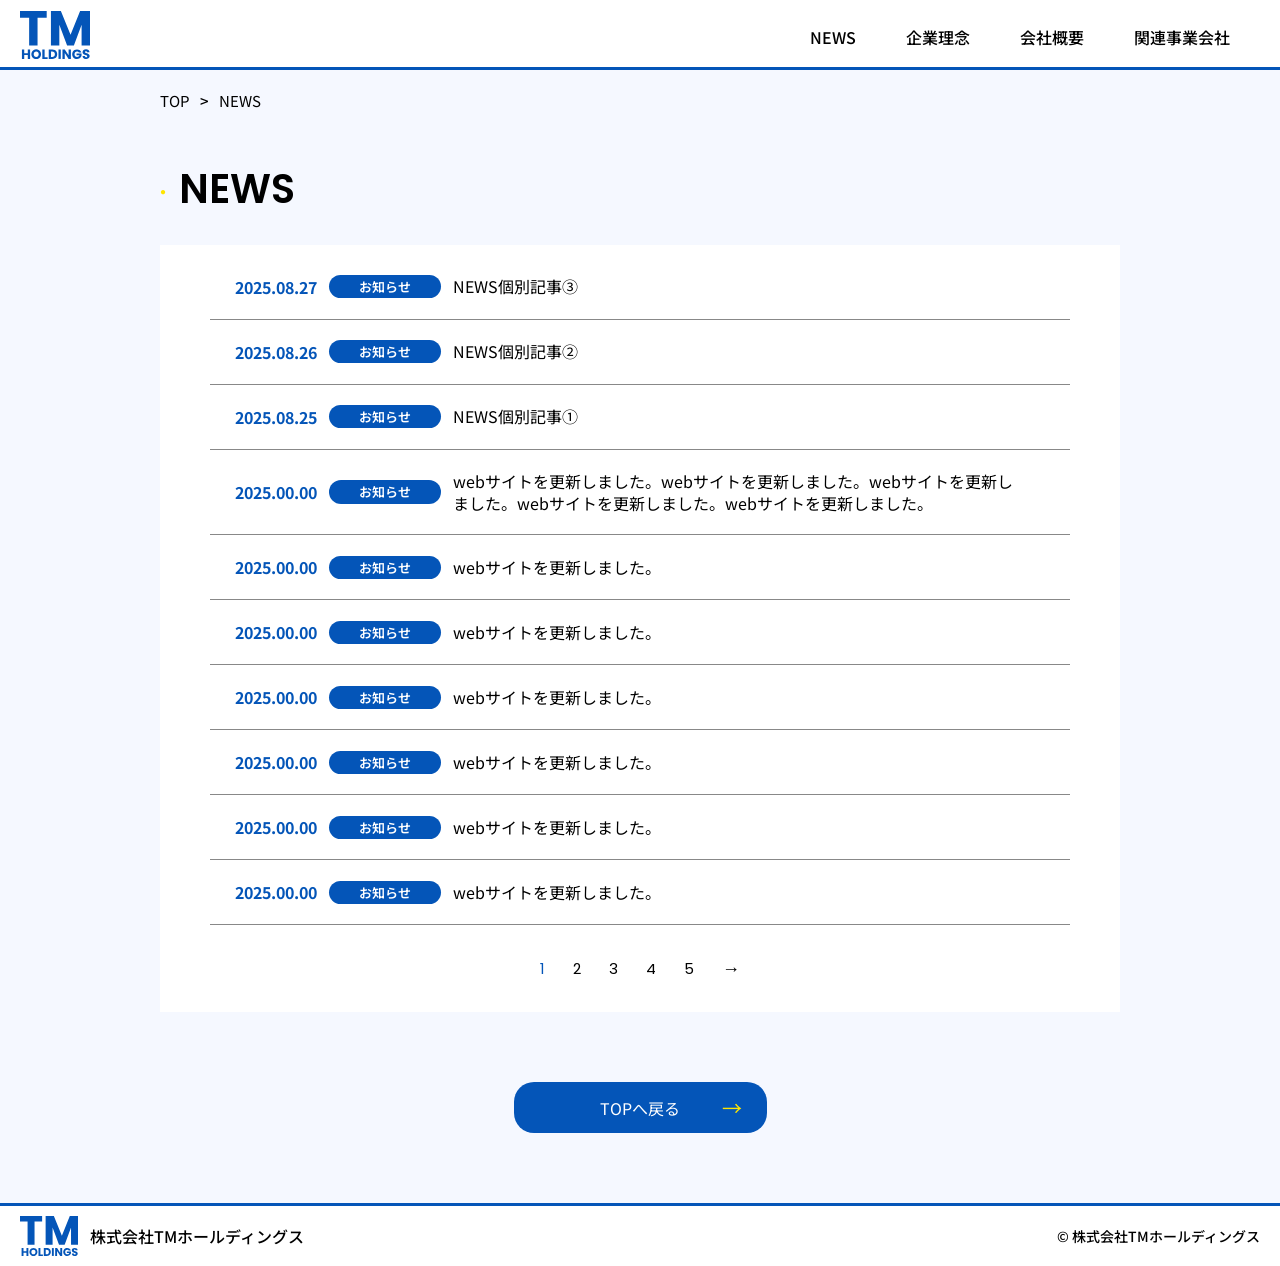
==== news/index.html @ 0bf6f1c7 "TMホールディングスをまるっとコピー" ====
<!DOCTYPE html>
<html lang="ja">
<head>
  <meta charset="UTF-8">
  <meta name="viewport" content="width=device-width, initial-scale=1.0">
  <meta http-equiv="X-UA-Compatible" content="ie=edge">
  <meta keywords="株式会社TMホールディングス">
  <meta name="description" content="株式会社TMホールディングスのコーポレートサイトです。">
  <link rel="icon" type="image/x-icon" href="favicon.ico">
  <link rel="stylesheet" href="../css/common.css">
  <link href="https://fonts.googleapis.com/css2?family=Noto+Sans+JP:wght@500;700&family=Poppins:wght@500;700&display=swap" rel="stylesheet">
  <title>NEWS｜株式会社TMホールディングス</title>
</head>
<body>
  <div class="container">
    <header>
      <div class="header-inner">
        <h1 class="header-image">
          <a href="../index.html"><img src="../images/logo.svg" alt="株式会社TMホールディングス"></a>
        </h1>
        <button class="hamburger" aria-label="メニューを開く" aria-controls="global-nav" aria-expanded="false">
          <span class="hamburger__bar"></span>
          <span class="hamburger__bar"></span>
        </button>
        <nav id="global-nav">
          <ul>
            <li><a href="index.html">NEWS</a></li>
            <li><a href="../index.html#vision">企業理念</a></li>
            <li><a href="../index.html#overview">会社概要</a></li>
            <li><a href="../index.html#group">関連事業会社</a></li>
          </ul>
          <div class="nav-company-logo">
            <img src="../images/logo.svg" alt="株式会社TMホールディングス">
          </div>
          <div class="nav-company-text">株式会社TMホールディングス</div>
        </nav>
      </div>
    </header>
    <main>
      <!-- パンくずリスト -->
      <nav class="breadcrumb">
        <ul>
          <li><a href="../index.html">TOP</a></li>
          <li><a href="index.html">NEWS</a></li>
        </ul>
      </nav>
      <section id="newsindex">
        <h2>NEWS</h2>
        <div class="news-box">
          <ul class="news-list">
            <li class="news-item">
              <a href="news_20250827.html" class="news-link">
                <span class="news-date">2025.08.27</span>
                <span class="news-label">お知らせ</span>
                <span class="news-title">NEWS個別記事③</span>
              </a>
            </li>
            <li class="news-item">
              <a href="news_20250826.html" class="news-link">
                <span class="news-date">2025.08.26</span>
                <span class="news-label">お知らせ</span>
                <span class="news-title">NEWS個別記事②</span>
              </a>
            </li>
            <li class="news-item">
              <a href="news_20250825.html" class="news-link">
                <span class="news-date">2025.08.25</span>
                <span class="news-label">お知らせ</span>
                <span class="news-title">NEWS個別記事①</span>
              </a>
            </li>
            <li class="news-item">
              <a href="#" class="news-link">
                <span class="news-date">2025.00.00</span>
                <span class="news-label">お知らせ</span>
                <span class="news-title">webサイトを更新しました。webサイトを更新しました。webサイトを更新しました。webサイトを更新しました。webサイトを更新しました。</span>
              </a>
            </li>
            <li class="news-item">
              <a href="#" class="news-link">
                <span class="news-date">2025.00.00</span>
                <span class="news-label">お知らせ</span>
                <span class="news-title">webサイトを更新しました。</span>
              </a>
            </li>
            <li class="news-item">
              <a href="#" class="news-link">
                <span class="news-date">2025.00.00</span>
                <span class="news-label">お知らせ</span>
                <span class="news-title">webサイトを更新しました。</span>
              </a>
            </li>
            <li class="news-item">
              <a href="#" class="news-link">
                <span class="news-date">2025.00.00</span>
                <span class="news-label">お知らせ</span>
                <span class="news-title">webサイトを更新しました。</span>
              </a>
            </li>
            <li class="news-item">
              <a href="#" class="news-link">
                <span class="news-date">2025.00.00</span>
                <span class="news-label">お知らせ</span>
                <span class="news-title">webサイトを更新しました。</span>
              </a>
            </li>
            <li class="news-item">
              <a href="#" class="news-link">
                <span class="news-date">2025.00.00</span>
                <span class="news-label">お知らせ</span>
                <span class="news-title">webサイトを更新しました。</span>
              </a>
            </li>
            <li class="news-item">
              <a href="#" class="news-link">
                <span class="news-date">2025.00.00</span>
                <span class="news-label">お知らせ</span>
                <span class="news-title">webサイトを更新しました。</span>
              </a>
            </li>
          </ul>
          <!-- ページネーション -->
          <div class="pagination">
            <a href="#" class="num active">1</a>
            <a href="#" class="num">2</a>
            <a href="#" class="num">3</a>
            <a href="#" class="num">4</a>
            <a href="#" class="num">5</a>
            <a href="#" class="prev">→</a>
          </div>
      </section>
      <div class="to-site-top">
        <a href="../index.html">TOPへ戻る</a>
      </div>
    </main>
    <footer>
      <div class="logo"><a href="../index.html"><img src="../images/logo.svg" alt="株式会社TMホールディングス"></a></div>
      <div class="company-name">株式会社TMホールディングス</div>
      <p class="copyright">&copy; 株式会社TMホールディングス</p>
    </footer>
  </div>
  <button class="to-top" aria-label="ページの先頭へ戻る">
    <img src="../images/btm-gototop.svg" alt="トップへ戻る" class="to-top__icon" />
  </button>
  <script src="../js/common.js"></script>
</body>
</html>
---- css/common.css ----
@charset "UTF-8";
/* =========================================================
   Minimal Reset + Base
========================================================= */

html, body, div, span, applet, object, iframe,
h1, h2, h3, h4, h5, h6, p, blockquote, pre,
a, abbr, acronym, address, big, cite, code,
del, dfn, em, img, ins, kbd, q, s, samp, small, strike, strong, sub, sup, tt, var,
b, u, i, center,
dl, dt, dd, ol, ul, li,
fieldset, form, label, legend,
table, caption, tbody, tfoot, thead, tr, th, td,
article, aside, canvas, details, embed, figure, figcaption,
footer, header, hgroup, menu, nav, output, ruby, section, summary,
time, mark, audio, video, button {
  margin: 0;
  padding: 0;
  border: 0;
  font-size: 100%;
  font-weight: normal;
  vertical-align: baseline;
}

article, aside, details, figcaption, figure,
footer, header, hgroup, main, nav, section { display: block; }

audio, canvas, video { display: inline-block; }

ol, ul { list-style: none; }
blockquote, q { quotes: none; }
blockquote::before, blockquote::after,
q::before, q::after { content: ''; }

img {
  border: 0;
  vertical-align: bottom;
  max-width: 100%;
  height: auto;
}

button, input, textarea, select {
  background: none;
  border: none;
  border-radius: 0;
  font: inherit;
}
button { cursor: pointer; }
input, textarea, select { -webkit-appearance: none; appearance: none; }
input::-moz-focus-inner, button::-moz-focus-inner { border: 0; }

a { text-decoration: none; }
h1, h2, h3, h4, h5, h6 { font-weight: inherit; }

table { border-collapse: collapse; border-spacing: 0; }

:focus { outline: none; }
:focus-visible {
  outline: 2px solid #0455B8;
  outline-offset: 2px;
  border-radius: 4px;
}

*, *::before, *::after { box-sizing: border-box; }

/* =========================================================
   Base settings
========================================================= */
:root {
  font-size: 1vw;
  --header-h: 14.74rem;
  --s1: 1.282rem;
  --s-2: calc(var(--s1) / 2);
  --s2: calc(var(--s1) * 2);
  --s3: calc(var(--s1) * 3);
  --s4: calc(var(--s1) * 4);
  --s5: calc(var(--s1) * 5);
  --s6: calc(var(--s1) * 6);
  --s7: calc(var(--s1) * 7);
  --s8: calc(var(--s1) * 8);
  --s9: calc(var(--s1) * 9);
  --s10: calc(var(--s1) * 10);
  --hb-w:   min(7.051vw, 55px);
  --hb-thk: min(0.573vw, 4.47px);
  --hb-box: min(3.846vw, 30px);
  --hb-color:#0455B8;
  --hb-ease: cubic-bezier(.2,.8,.2,1);
  --font-en: 'Poppins', sans-serif;
}

html { scroll-behavior: smooth; }
html, body { overflow-x: hidden; }

body {
  margin: 0;
  padding: 0;
  background: #fff;
  color: #000;
  font-family: 'Noto Sans JP', sans-serif;
  font-size: 2.564rem; /* 約20px = 2.564 × 7.8px */
  font-weight: 400;
  line-height: 1.5;
}

/* =========================================================
   Layout
========================================================= */
.container {
  width: 100%;
  margin: 0 auto;
  background-color: #F5F8FF;
}

header {
  position: fixed;
  top: 0; left: 0; right: 0;
  width: 100%;
  z-index: 10;
  background-color: #FFFFFF;
}
header h1 {
  width: 100%;
  height: calc(var(--header-h) + 2px);
  margin: 0 auto 0 0;
  padding: 2.308rem var(--s4);
  display: block;
  border-bottom: 0.64rem solid #0455B8;
  position: relative;
  z-index: 10;
}
header h1 img {
  width: 12.821rem;
  height: auto;
}
header h1 img:hover {
  opacity: 0.6;
  transition: opacity 0.3s ease;
}
main {
  margin-top: var(--header-h);
}

/* =========================================================
   Hamburger Button
========================================================= */
.hamburger {
  position:absolute;
  top:4.87rem;
  right:var(--s4);
  width:var(--hb-w);
  height:var(--hb-box);
  z-index:1100;
}
.hamburger__bar{
  position:absolute;
  left:50%;
  top:50%;
  width:var(--hb-w);
  height:var(--hb-thk);
  background:var(--hb-color);
  border-radius:2px;
  transform-origin:50% 50%;
  --offset: calc((var(--hb-box) - var(--hb-thk)) / 2);
  transition: transform .28s var(--hb-ease), opacity .2s var(--hb-ease);
  will-change: transform;
  backface-visibility: hidden;
}
.hamburger__bar:nth-child(1){ transform: translate(-50%, calc(-50% - var(--offset))); }
.hamburger__bar:nth-child(2){ transform: translate(-50%, calc(-50% + var(--offset))); }
.menu-open .hamburger__bar:nth-child(1){ transform: translate(-50%, -50%) rotate(45deg); }
.menu-open .hamburger__bar:nth-child(2){ transform: translate(-50%, -50%) rotate(-45deg); }
/* =========================================================
   Global Nav Overlay（SP）
   - ヘッダー直下から開始
   - 100dvhでアドレスバー出し入れに追従
   - 内側のみスクロール
========================================================= */
#global-nav {
  position: fixed;
  top: calc(var(--header-h, 56px)); /* ← めり込み防止 */
  left: 0; right: 0;
  height: calc(100dvh - (var(--header-h, 56px)));
  overflow-y: auto;
  -webkit-overflow-scrolling: touch;
  overscroll-behavior: contain;
  background: rgba(255,255,255,0.9);
  padding: 16px clamp(16px, 4vw, 24px) max(16px, env(safe-area-inset-bottom));
  text-align: center;
  clip-path: inset(0 0 100% 0);
  transition: clip-path .35s ease, visibility .35s ease;
  pointer-events: none;
  visibility: hidden;
  z-index: 9;
}
.menu-open #global-nav {
  clip-path: inset(0 0 0 0);
  pointer-events: auto;
  visibility: visible;
}
#global-nav ul { display: grid; gap: 2.2rem; }
#global-nav li {
  padding-right: var(--s1);
  border-bottom: 0.256rem solid #0455B8;
}
#global-nav li:hover {
  opacity: 0.6;
  transition: opacity 0.3s ease;
}
#global-nav a {
  display: block;
  position: relative;
  width: 100%;
  padding: var(--s6) var(--s5) var(--s6) 1rem;
  text-align: center;
  color: #000000;
  font-size: var(--s4);
  font-weight: 500;
  line-height: 1.4;
}
#global-nav li a::after {
  content: "";
  position: absolute;
  right: 0.8em;
  top: 50%;
  transform: translateY(-50%) rotate(-45deg);
  border: solid #0455B8;
  border-width: 0 0.64rem 0.64rem 0;
  padding: 0.25em;
}
#global-nav .nav-company-logo {
  width: 15.385rem;
  height: auto;
  margin: var(--s6) auto var(--s2) auto;
}
#global-nav .nav-company-text {
  font-size: 3.205rem;
  font-weight: 500;
  color: #000000;
  line-height: 1.4;
}
body.menu-open { overflow: hidden; }

/* =========================================================
   Sections & Components
========================================================= */
section { margin: 0 var(--s4); }
h2 {
  margin-bottom: 2.949rem;
  font-size: var(--s5);
  font-weight: 600;
}
h2::before {
  font-size: 2.949rem;
  content: "●";
  margin-right: 1.667rem;
  color: #FFE500;
  vertical-align: middle;
}
#main-image {
  margin-bottom: var(--s10);
  position: relative;
  overflow: hidden;
}
#main-image img { display: block; width: 100%; height: auto; }
#main-text {
  position: absolute;
  top: 6.79rem;
  left: 6.79rem;
}
#main-text div {
  font-size: 8.46rem;
  font-weight: bold;
  margin-bottom: 3.405rem;
  padding: 0 4.487rem;
  background-color: #0455B8;
  display: inline-block;
  letter-spacing: 0.6rem;
  color: #FFFFFF;
}
#main-text span { font-weight: bold; color: #FFE500; }
#sub-text {
  position: absolute;
  bottom: 4.487rem;
  left: 6.79rem;
  font-size: 3.205rem;
  font-weight: bold;
  color: #FFFFFF;
}
#news {
  margin-bottom: 13.46rem;
  scroll-margin-top: var(--header-h);
}
#news h2 { font-family: var(--font-en); }
#news .news-box { padding: var(--s4) var(--s2); background-color: #FFFFFF; }
#news .news-more { text-align: right; font-size: 3.205rem; }
#news .news-more a { color: #000000; }
#news .news-more:hover {
  opacity: 0.6;
  transition: opacity 0.3s ease;
}
.news-item {
  list-style: none;
  border-bottom: 0.128rem solid #888888;
  margin-bottom: var(--s3);
  padding: 0 var(--s2) var(--s2) var(--s2);
}
.news-item:hover {
  opacity: 0.6;
  transition: opacity 0.3s ease;
}
.news-link {
  text-decoration: none;
  color: inherit;
  display: flex;
  flex-wrap: wrap;
  align-items: center;
  gap: 1.538rem;
}
.news-date { font-weight: bold; font-size: var(--s3); color: #0455B8; }
.news-label {
  background-color: #0455B8;
  color: #fff;
  font-size: 2.821rem;
  font-weight: 600;
  padding: 0 4.5rem;
  border-radius: 127.9rem;
}
.news-title {
  width: 100%;
  margin-top: 1.026rem;
  font-size: 3.59rem;
  color: #000;
  line-height: 1.4;
}
#vision {
  margin-bottom: 13.46rem;
  scroll-margin-top: var(--header-h);
}
#vision h2 { font-weight: 700; }
#vision h3 { font-family: var(--font-en); font-weight: 700; }
#vision h4 { font-weight: 600; }
.vision-box {
  padding: var(--s3);
  border-radius: 2.564rem;
  background-color: #0455B8;
}
.vision-box article {
  margin-bottom: var(--s3);
  padding: var(--s4);
  border-radius: 1.282rem;
  background-color: rgba(255, 255, 255, 0.9);
  text-align: center;
}
.vision-box article:last-of-type { margin-bottom: 0; }
.vision-box article h3 {
  font-size: var(--s7);
  font-weight: 700;
  color: #0455B8;
  line-height: 1;
}
.vision-box article h4 {
  margin-bottom: 2.821rem;
  font-size: 3.205rem;
  font-weight: 600;
}
.vision-box article p {
  margin-top: var(--s3);
  font-size: var(--s3);
  font-weight: 700;
  line-height: 1.4;
}
.value-item {
  display: flex;
  align-items: stretch;
  margin-bottom: var(--s3);
}
.value-item:last-child { margin-bottom: 0; }
.value-item-image{
  position: relative;
  flex: 0 0 40%;
  overflow: visible;
}
.value-item-image img{ width: 71.795rem; height: auto; }
.value-item-number {
  position: absolute;
  top: -1.538rem;
  left: -1.538rem;
  width: var(--s9);
  height: var(--s9);
  border-radius: 50%;
  background: #0455B8;
  color: #FFE500;
  display: grid;
  place-items: center;
  font-weight: 700;
  font-size: var(--s5);
  line-height: 1;
  box-shadow: 0 0.513rem 1.795rem rgba(0,0,0,.15);
  z-index: 1;
}
.value-item-content{
  flex: 1;
  background: #fff;
  border-radius: 0 2.051rem 2.051rem 0;
  padding: 2.564rem;
  display: grid;
  gap: 1.795rem;
  align-content: center;
  text-align: left;
}
.value-item-content .value-item-title{
  margin-top: 0;
  font-weight: 700;
  font-size: 4.487rem;
  line-height: 1.3;
}
.value-item-content .value-item-text{
  margin-top: 0;
  font-size: 2.949rem;
  font-weight: 500;
}
#overview {
  margin-bottom: 13.46rem;
  scroll-margin-top: var(--header-h);
}
#overview dl {
  display: grid;
  grid-template-columns: 13.718rem 1fr;
  font-size: 3.205rem;
  font-weight: 500;
  margin-bottom: var(--s4);
}
#overview dt {
  display: flex;
  height: var(--s9);
  justify-content: center;
  align-items: center;
  border-bottom: solid 0.769rem #FFE500;
  text-align: justify;
}
#overview dd {
  display: flex;
  height: var(--s9);
  align-items: center;
  padding-left: 4.487rem;
}
#overview dt:nth-of-type(odd),
#overview dt:nth-of-type(odd) + dd { background: #FFFFFF; }
#overview dt:nth-of-type(even),
#overview dt:nth-of-type(even) + dd { background: #EEF3FF; }
#overview dl.access {
  display: grid;
  grid-template-columns: 16rem 1fr;
  align-items: stretch;
  gap: 0.75rem 0;
  margin-bottom: var(--s4);
}
#overview .access dt {
  border-right: solid 1px #000000;
  border-bottom: none;
  display: flex;
  height: auto;
  align-items: center;
  justify-content: flex-start;
  padding: .8rem 1rem;
  text-align: left;
  background-color: transparent;
}
#overview .access dd {
  display: flex;
  flex-direction: column;
  align-items: flex-start;
  gap: 0.75rem;
  height: auto;
  background-color: transparent;
}
#overview .access dt:nth-of-type(odd) + dd {
  background-color: transparent;
}
.map iframe {
  width: 100%;
  aspect-ratio: 4 / 3; /* 元の960×400の比率を再現 */
  display: block;
}
#group {
  margin-bottom: 13.46rem;
  scroll-margin-top: var(--header-h);
}
#group h2 { font-weight: 700; }
#group h4 { margin-bottom: var(--s3); }
#group .group-list {
  display: grid;
  grid-template-columns: repeat(2, 1fr);
  gap: 3.205rem var(--s3);
  list-style: none;
  padding: 0;
  margin: 0;
}
#group .group-item {
  position: relative;
  padding: 1rem 0 2rem 0;
  text-align: center;
  height: 22.436rem;
  background-color: #0455B8;
  border-radius: 1.923rem;
  color: #FFFFFF;
}
#group .group-item:hover {
  opacity: 0.6;
  transition: opacity 0.3s ease;
}
#group .group-item a:link,
#group .group-item a:visited,
#group .group-item a:hover,
#group .group-item a:active { color: #FFFFFF; }
#group .group-link .icon-box {
  width: 3.205rem;
  position: absolute;
  top: 1.923rem;
  right: 1.923rem;
}
#group .group-link .icon-box img { width: 100%; height: auto; }
.group-link {
  display: grid;
  grid-template-rows: 4fr 1fr;
  justify-items: center;
  align-items: center;
  height: 100%;
  text-align: center;
}
.group-logo.msj { width: 8.326rem; height: 10.243rem; }
.group-logo.mij { width: 11.895rem; height: 6.864rem; }
.group-logo.bv  { width: 27.378rem; height: 7.797rem; }
.group-logo.ks  { width: 36.262rem; height: 5.801rem; }
.group-name { font-size: var(--s2); font-weight: 600; }
footer {
  width: 100%;
  padding-top: var(--s3);
  border-top: 0.64rem solid #0455B8;
  background-color: #FFFFFF;
  text-align: center;
}
footer .logo {
  width: 15.385rem;
  height: 10.513rem;
  margin: 0 auto var(--s1) auto;
}
footer .logo:hover {
  opacity: 0.6;
  transition: opacity 0.3s ease;
}
footer .company-name {
  font-size: 3.205rem;
  font-weight: 500;
  margin-bottom: var(--s4);
}
footer .copyright {
  font-size: 2.308rem;
  font-weight: 500;
  margin-bottom: var(--s3);
}
.to-top {
  position: fixed;
  right: var(--s3);
  bottom: max(var(--s3), calc(env(safe-area-inset-bottom) + 12px));
  width: var(--s8);
  height: var(--s8);
  z-index: 20;
  cursor: pointer;
  opacity: 0;
  pointer-events: none;
  transition: opacity 0.3s ease;
}
.to-top.show {
  opacity: 1;
  pointer-events: auto;
}
.to-top:hover {
  opacity: 0.6;
  transition: opacity 0.3s ease;
}

/* ニュースページ */
/* パンくずリスト */
.breadcrumb {
  margin: 0 var(--s4) var(--s6) var(--s4);
  padding-top: var(--s4);
}
.breadcrumb ul {
  list-style: none;
  padding: 0;
  margin: 0;
  display: flex;
}
.breadcrumb li {
  font-size: var(--s3);
  font-weight: 500;
}
.breadcrumb li a {
  color: #000000;
  text-decoration: none;
}
.breadcrumb li a:hover {
  opacity: 0.6;
  transition: opacity 0.3s ease;
}
.breadcrumb li + li::before {
  content: ">";
  margin: 0 1rem;
  color: #000000;
}
section#newsindex{
    margin: 0;
}
#newsindex {
  margin-bottom: 13.46rem;
  scroll-margin-top: var(--header-h);
}
#newsindex h2 {
  margin: 0 var(--s4) var(--s3) var(--s4);
  font-family: var(--font-en);
}
#newsindex .news-box { padding: var(--s4); background-color: #FFFFFF; }
#newsindex .news-item {
  list-style: none;
  border-bottom: 0.128rem solid #888888;
  margin-bottom: var(--s3);
  padding: 0 var(--s2) var(--s2) var(--s2);
}
#newsindex .news-item:hover {
  opacity: 0.6;
  transition: opacity 0.3s ease;
}
#newsindex .news-link {
  text-decoration: none;
  color: inherit;
  display: flex;
  flex-wrap: wrap;
  align-items: center;
  gap: 1.538rem;
}
#newsindex .news-date { font-weight: bold; font-size: var(--s3); color: #0455B8; }
#newsindex .news-label {
  background-color: #0455B8;
  color: #fff;
  font-size: 2.821rem;
  font-weight: 600;
  padding: 0 4.5rem;
  border-radius: 127.9rem;
}
#newsindex .news-title {
  width: 100%;
  margin-top: 1.026rem;
  font-size: 3.59rem;
  color: #000;
  line-height: 1.4;
}
.pagination {
  display: flex;
  justify-content: center;
  align-items: center;
  gap: var(--s6);
  margin: var(--s5) 0 0 0;
}
.pagination a {
  font-size: 3.205rem;
  color: #000000;
  text-decoration: none;
  font-family: var(--font-en);
}
.pagination a.active {
  color: #0455B8;
}
.pagination a.prev {
  font-size: var(--s4);
}
.pagination a:hover {
  opacity: 0.6;
  transition: opacity 0.3s ease;
}
.to-site-top {
  width: 53.846rem;
  height: 14.872rem;
  margin: 13.333rem auto;
  position: relative;
  display: flex;
  justify-content: center;
  align-items: center;
  background-color: #0455B8;
  border-radius: var(--s2);
  font-size: 3.590rem;

}
.to-site-top:hover {
  opacity: 0.6;
  transition: opacity 0.3s ease;
}
.to-site-top a {
  width: 100%;          /* divいっぱいに広げる */
  height: 100%;
  display: flex;
  justify-content: center;
  align-items: center;
  text-align: center;
  color: #FFFFFF;
}
.to-site-top a::after {
  content: "→";
  font-size: var(--s4);
  color: #FFE500;
  position: absolute;
  right: var(--s3);
}
/* ニュース詳細 */
section#newsdetail {
    margin: 0;
}
#newsdetail {
  margin-bottom: 13.46rem;
  scroll-margin-top: var(--header-h);
}
#newsdetail h2 {
  margin: 0 var(--s4) var(--s3) var(--s4);
  font-family: var(--font-en);
}
#newsdetail .news-box { padding: var(--s4); background-color: #FFFFFF; }
#newsdetail h3 {
  list-style: none;
  border-bottom: 0.128rem solid #888888;
  margin-bottom: var(--s3);
  padding: 0 0 var(--s5) 0;
  font-size: var(--s4);
  font-weight: 500;
}
#newsdetail .news-info {
  margin-bottom: var(--s5);
  display: flex;
  justify-content: flex-end;
  align-items: center;
  gap: 0.8em;
}
#newsdetail .news-item:hover {
  opacity: 0.6;
  transition: opacity 0.3s ease;
}
#newsdetail .news-link {
  text-decoration: none;
  color: inherit;
  display: flex;
  flex-wrap: wrap;
  align-items: center;
  gap: 1.538rem;
}
#newsdetail .news-date { font-weight: bold; font-size: var(--s3); color: #0455B8; }
#newsdetail .news-label {
  background-color: #0455B8;
  color: #fff;
  font-size: 2.821rem;
  font-weight: 600;
  padding: 0 4.5rem;
  border-radius: 127.9rem;
}
#newsdetail .news-content {
  font-size: 3.590rem;
  line-height: 1.8;
}
#newsdetail .news-content p{
  margin-bottom: var(--s4);
}
#newsdetail .news-img {
  margin: 0 auto var(--s4) auto;
  text-align: center;
}

/* =========================================================
   Breakpoints
========================================================= */
@media (min-width: 1024px) {
  :root {
    font-size: clamp(10px, 100vw / 144, 20px);
  }
  body { overflow: auto !important; }
  html, body, .container { overflow: initial; }
  header {
    height: 70px;
    position: -webkit-sticky;
    position: sticky;
    top: 0;
    z-index: 20;
    background: #FFFFFF;
    border-bottom: 3px solid #0455B8;
  }
  header h1 {
    width: 70px;
    display: flex;
    align-items: center;
    border-bottom: none;
    margin: 0;
    padding: 0;
    z-index: 40;
  }
  .hamburger { display: none; }
  header .nav-company-logo,
  header .nav-company-text { display: none; }
  .header-inner {
    height: 70px;
    position: relative;
    display: block;
    padding: 0 50px 0 20px;
    display: flex;
    align-items: center;
    justify-content: space-between;
  }
  header h1 img {
    width: 70px;
    height: auto;
    display: block;
  }
  #global-nav {
    position: absolute;
    top: auto;
    left: 0;
    right: 0;
    height: auto;
    padding: 0 50px 0 0;
    background: transparent;
    clip-path: none !important;
    visibility: visible !important;
    pointer-events: auto !important;
    overflow: visible;
    text-align: center;
    z-index: 20;
  }
  #global-nav ul {
    display: flex;
    justify-content: flex-end;
    align-items: center;
    gap: 50px;
  }
  #global-nav li {
    padding-right: 0;
    border-bottom: 0;
  }
  #global-nav a {
    display: inline-block;
    width: auto;
    padding: 0.8rem 0;
    font-size: 16px;
    color: #000000;
  }
  #global-nav li a::after { content: none; }
  main { margin-top: 0; }
  #main-text {
    position: absolute;
    top: 8rem;
    left: 24.300rem;
  }
  #main-image {
    margin-bottom: 66px;
  }
  #main-text div {
    font-size: 5rem;
    font-weight: bold;
    margin-bottom: 2rem;
    padding: 0 3rem;
    background-color: #0455B8;
    display: inline-block;
    letter-spacing: 0.6rem;
    color: #FFFFFF;
  }
  #sub-text {
    position: absolute;
    bottom: 6.7rem;
    left: 24rem;
    font-size: 2rem;
    font-weight: bold;
    color: #FFFFFF;
  }
  #sub-text .pc {
    display: none;
  }
  #news,
  #vision,
  #overview,
  #group {
    width: 960px;
    margin: 0 auto 70px auto;
  }
  h2 {
    margin-bottom: 11px;
    font-size: 27px;
  }
  h2::before {
    font-size: 10px;
    margin-right: 13px;
}
  #news .news-box {
    padding: 30px 50px;
    background-color: #FFFFFF;
  }
  .news-item {
    list-style: none;
    border-bottom: 1px solid #888888;
    margin-bottom: 30px;
    padding: 0 25px 20px 25px;
  }
  .news-date {
    font-size: 16px;
  }
  .news-label {
    font-size: 13px;
    padding: 2px 30px;
    border-radius: 20px;
  }
  .news-title {
    width: auto;
    max-width: 70%;
    margin-top: 0;
    font-size: 16px;
  }
  #news .news-more {
    text-align: right;
    font-size: 14px;
  }
  .vision-box {
    padding: 30px;
    border-radius: 20px;
    background-color: #0455B8;
  }
  #vision .vision-box {
    display: grid;
    grid-template-columns: 1fr 1fr;
    gap: 30px;
  }
  #vision .vision-box > article:nth-of-type(1),
  #vision .vision-box > article:nth-of-type(2) {
    grid-column: auto;
  }
  #vision .vision-box > article:nth-of-type(3) {
    grid-column: 1 / -1;
  }
  .vision-box article h3 {
    font-size: 50px;
    font-family: var(--font-en);
    font-weight: 700;
    color: #0455B8;
    line-height: 1;
  }
  .vision-box article h4 {
    margin-bottom: 15px;
    font-size: 16px;
    font-weight: 600;
  }
  .vision-box article {
    margin-bottom: 0;
    padding: 34px 0 34px 0;
    border-radius: 10px;
  }
  .vision-box article img {
    width: 313px;
    height: auto;
    margin: 0 auto;
  }
  .vision-box article p {
    margin-top: 20px;
    font-size: 20px;
    font-weight: 700;
    line-height: 1.4;
  }
  .value-list {
    padding: 0 46px;
    display: flex;
    gap: 40px;
    justify-content: space-between;
  }
  .value-item {
    flex: 1 1 0;
    margin-bottom: 0;
  }
  .value-item {
  display: flex;
  flex-direction: column;
  align-items: center;
  }
  .value-item-image,
  .value-item-content {
    flex: none;
    width: 100%;
  }
  .value-item-number {
    position: absolute;
    top: -10px;
    left: -10px;
    width: 63px;
    height: 63px;
    font-size: 35px;
    z-index: 1;
  }
  .value-item-content {
    min-height: 162px;
    border-radius: 0 0 10px 10px;
    padding: 14px 21px;
    display: grid;
    align-content: flex-start;
    gap: 18px;
  }
  .value-item-content .value-item-title {
    font-size: 22px;
    text-align: center;
  }
  .value-item-content .value-item-text {
    font-size: 14px;
  }
  #overview dl {
    margin-bottom: 40px;
    grid-template-columns: 107px 1fr;
    align-items: stretch;
    font-size: 16px;
  }
  #overview dt,
  #overview dd {
    height: 50px;
  }
  #overview dt {
    border-bottom: solid 3px #FFE500;
  }
  #overview dl.access {
    display: grid;
    grid-template-columns: 107px 1fr;
    align-items: stretch;
    gap: 0.75rem 0;
  }
  #overview .access dt {
    border-right: solid 1px #000000;
    border-bottom: none;
    display: flex;
    height: auto;
    align-items: center;
    justify-content: flex-start;
    padding: .8rem 1rem;
    text-align: left;
    background-color: transparent;
  }
  #overview .access dd {
    display: flex;
    flex-direction: column;
    align-items: flex-start;
    gap: 0.75rem;
    height: auto;
    background-color: transparent;
  }
  #overview .access dt:nth-of-type(odd) + dd {
    background-color: transparent;
  }
  .map iframe {
  width: 100%;
  aspect-ratio: 24 / 10; /* 元の960×400の比率を再現 */
  display: block;
}
  #group h4 {
    font-size: 18px;
    margin-bottom: 24px;
  }
  #group .group-list {
    grid-template-columns: repeat(4, 1fr);
    gap: 10px;
  }
  #group .group-item {
    padding: 14px 0;
    height: 120px;
    border-radius: 15px;
  }
  #group .group-link .icon-box {
    width: 15px;
    height: 15px;
    position: absolute;
    top: 10px;
    right: 10px;
    line-height: 0;
  }
  #group .group-link .icon-box img {
    display: block;
    width: 100%;
    height: auto;
  }
  .group-logo.msj { width: 45px; height: 55px; }
  .group-logo.mij { width: 64px; height: 37px; }
  .group-logo.bv  { width: 151px; height: 43px; }
  .group-logo.ks  { width: 200px; height: 32px; }
  .group-name { font-size: 14px;}
  footer {
    display: flex;
    align-items: center;
    justify-content: space-between;
    padding: 10px 20px;
    border-top: 3px solid #0455B8;
    background-color: #FFFFFF;
  }
  footer .logo,
  footer .company-name {
    display: inline-block;
  }
  footer .logo {
    width: 58px;
    height: 40px;
    margin: 0;
  }
  footer .logo img {
    display: block;
    width: 100%;
    height: auto;
  }
  footer .company-name {
    margin-left: 12px;
    margin-bottom: 0;
    font-size: 16px;
    font-weight: 500;
    vertical-align: middle;
  }
  footer .copyright {
    margin-left: auto;
    margin-bottom: 0;
    font-size: 14px;
    vertical-align: middle;
  }
  .to-top {
    right: 50px;
    bottom: 70px;
    width: 50px;
    height: 50px;
  }
  /* ニュースページ */
  /* パンくずリスト */
  .breadcrumb {
    width: 960px;
    margin: 0 auto 46px auto;
    padding-top: 20px;
  }
  .breadcrumb li {
    font-size: 15px;
  }
  section#newsindex{
    width: 960px;
    margin: 0 auto 70px auto;
    scroll-margin-top: var(--header-h);
  }
  #newsindex h2 {
    margin: 0 auto 26px auto;
    font-size: 40px;
  }
  #newsindex .news-box { padding: 30px 50px; }
  #newsindex .news-item {
    border-bottom: 1px solid #888888;
    margin-bottom: 20px;
    padding: 0 25px 20px 25px;
  }
  #newsindex .news-link {
    gap: 12px;
  }
  #newsindex .news-date {
    font-size: 16px;
  }
  #newsindex .news-label {
    font-size: 13px;
    padding: 2px 30px;
    border-radius: 20px;
  }
  #newsindex .news-title {
    width: auto;
    max-width: 70%;
    margin-top: 0;
    font-size: 16px;
  }
  .pagination {
    gap: 28px;
    margin: 30px 0 0 0;
  }
  .pagination a {
    font-size: 15px;
  }
  .pagination a.prev {
    font-size: 18px;
  }
  .to-site-top {
    width: 253px;
    height: 51px;
    margin: 50px auto 70px auto;
    border-radius: 20px;
    font-size: 16px;
  }
  .to-site-top:hover {
    opacity: 0.6;
    transition: opacity 0.3s ease;
  }
  .to-site-top a::after {
    font-size: 20px;
    right: 25px;
  }
  /* ニュース詳細 */
  section#newsdetail {
    width: 960px;
    margin: 0 auto 70px auto;
    scroll-margin-top: var(--header-h);
  }
  #newsdetail h2 {
    margin: 0 auto 26px auto;
    font-size: 40px;
  }
  #newsdetail .news-box { padding: 30px 50px; }
  #newsdetail h3 {
    border-bottom: 1px solid #888888;
    margin-bottom: 20px;
    padding: 0 0 24px 0;
    font-size: 23px;
    font-weight: 500;
  }
  #newsdetail .news-info {
    margin-bottom: 20px;
    display: flex;
    justify-content: flex-end;
    align-items: center;
    gap: 0.8em;
  }
  #newsdetail .news-date {
    font-size: 16px;
  }
  #newsdetail .news-label {
    font-size: 13px;
    padding: 2px 30px;
    border-radius: 20px;
  }
  #newsdetail .news-content {
    font-size: 16px;
    line-height: 1.8;
  }
  #newsdetail .news-content p{
    margin-bottom: 40px;
  }
  #newsdetail .news-img {
    margin: 0 auto 40px auto;
    text-align: center;
}

}
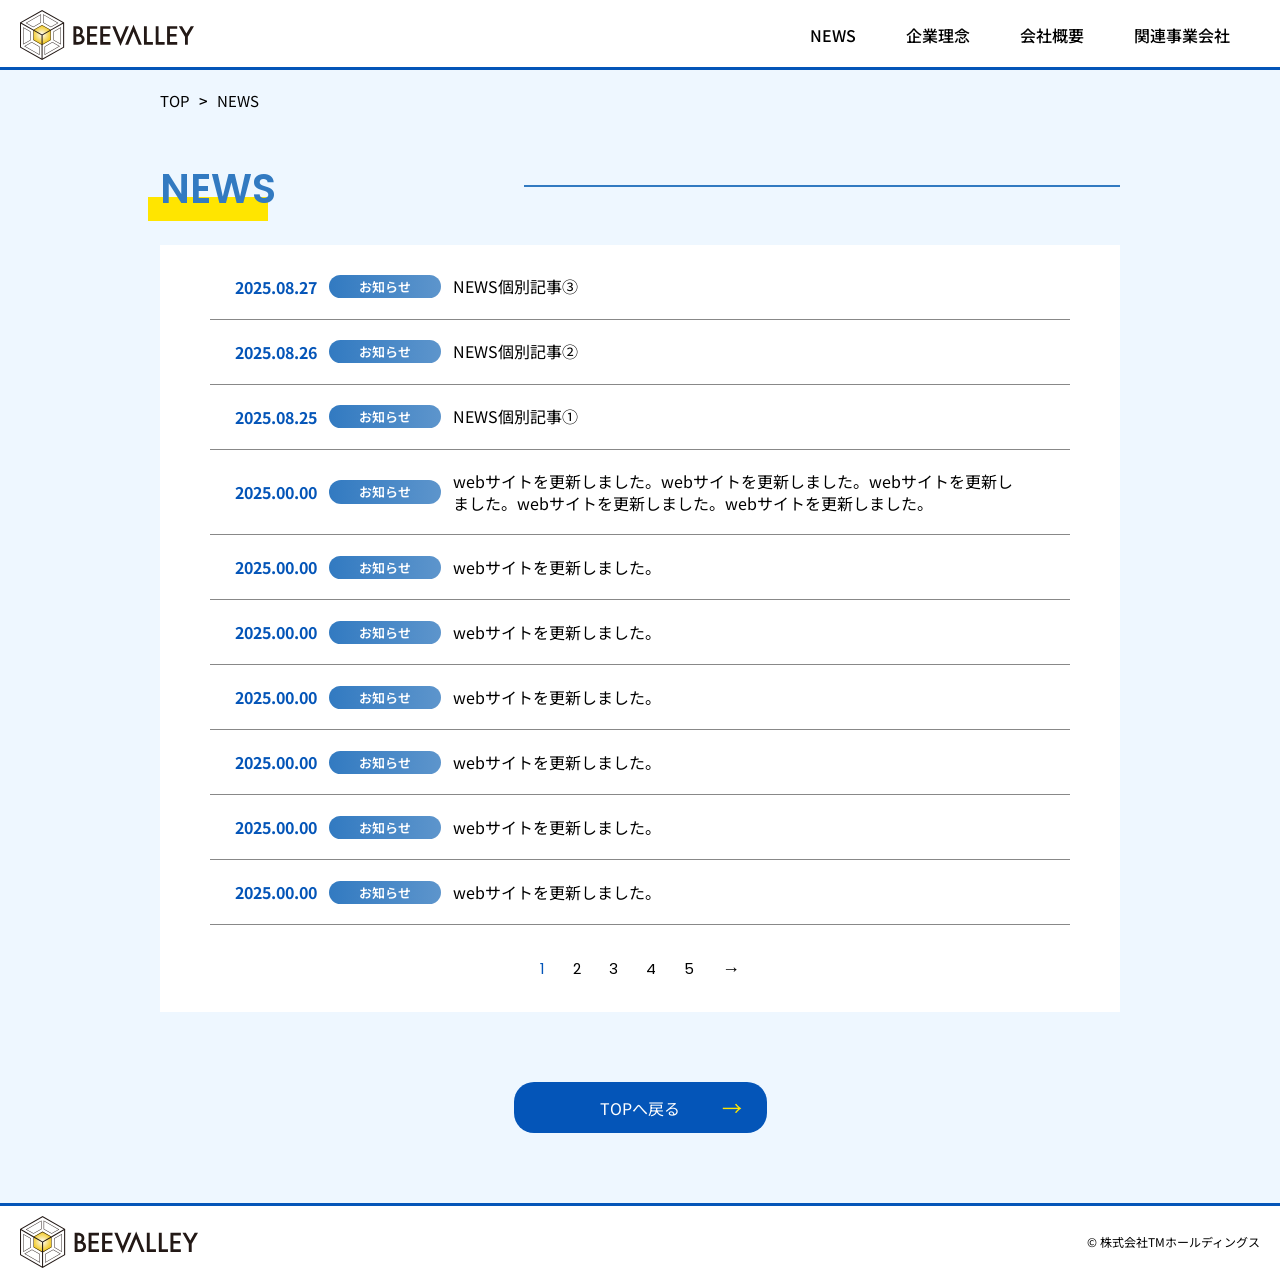
==== commit 28375cc0: "update" ====
--- a/news/index.html
+++ b/news/index.html
@@ -44,6 +44,7 @@
           <li><a href="index.html">NEWS</a></li>
         </ul>
       </nav>
+      
       <section id="newsindex">
         <h2>NEWS</h2>
         <div class="news-box">
--- a/css/common.css
+++ b/css/common.css
@@ -35,6 +35,7 @@
 img {
   border: 0;
   vertical-align: bottom;
+  width: 100%;
   max-width: 100%;
   height: auto;
 }
@@ -67,8 +68,8 @@
    Base settings
 ========================================================= */
 :root {
-  font-size: 1vw;
-  --header-h: 14.74rem;
+  font-size: 2vw;
+  --header-h: 9.23rem;
   --s1: 1.282rem;
   --s-2: calc(var(--s1) / 2);
   --s2: calc(var(--s1) * 2);
@@ -97,20 +98,24 @@
   background: #fff;
   color: #000;
   font-family: 'Noto Sans JP', sans-serif;
-  font-size: 2.564rem; /* 約20px = 2.564 × 7.8px */
+  font-size: 2.564rem;
   font-weight: 400;
   line-height: 1.5;
 }
-
+.pc {
+  display: block;
+}
+.sp {
+  display: none;
+}
 /* =========================================================
    Layout
 ========================================================= */
 .container {
   width: 100%;
   margin: 0 auto;
-  background-color: #F5F8FF;
-}
-
+  background-color: #EEF7FF;
+}
 header {
   position: fixed;
   top: 0; left: 0; right: 0;
@@ -120,16 +125,16 @@
 }
 header h1 {
   width: 100%;
-  height: calc(var(--header-h) + 2px);
+  height: calc(var(--header-h) + 0.6rem);
   margin: 0 auto 0 0;
-  padding: 2.308rem var(--s4);
+  padding: var(--s1) var(--s2);
   display: block;
   border-bottom: 0.64rem solid #0455B8;
   position: relative;
   z-index: 10;
 }
 header h1 img {
-  width: 12.821rem;
+  width: 22.82rem;
   height: auto;
 }
 header h1 img:hover {
@@ -145,8 +150,8 @@
 ========================================================= */
 .hamburger {
   position:absolute;
-  top:4.87rem;
-  right:var(--s4);
+  top:3.7rem;
+  right:var(--s2);
   width:var(--hb-w);
   height:var(--hb-box);
   z-index:1100;
@@ -177,14 +182,13 @@
 ========================================================= */
 #global-nav {
   position: fixed;
-  top: calc(var(--header-h, 56px)); /* ← めり込み防止 */
+  top: calc(var(--header-h, 56px));
   left: 0; right: 0;
   height: calc(100dvh - (var(--header-h, 56px)));
   overflow-y: auto;
   -webkit-overflow-scrolling: touch;
   overscroll-behavior: contain;
   background: rgba(255,255,255,0.9);
-  padding: 16px clamp(16px, 4vw, 24px) max(16px, env(safe-area-inset-bottom));
   text-align: center;
   clip-path: inset(0 0 100% 0);
   transition: clip-path .35s ease, visibility .35s ease;
@@ -197,7 +201,7 @@
   pointer-events: auto;
   visibility: visible;
 }
-#global-nav ul { display: grid; gap: 2.2rem; }
+#global-nav ul { display: grid; gap: 1rem; }
 #global-nav li {
   padding-right: var(--s1);
   border-bottom: 0.256rem solid #0455B8;
@@ -210,10 +214,10 @@
   display: block;
   position: relative;
   width: 100%;
-  padding: var(--s6) var(--s5) var(--s6) 1rem;
+  padding: 3.333rem 3.077rem var(--s3) 0.5rem;
   text-align: center;
   color: #000000;
-  font-size: var(--s4);
+  font-size: var(--s2);
   font-weight: 500;
   line-height: 1.4;
 }
@@ -224,16 +228,22 @@
   top: 50%;
   transform: translateY(-50%) rotate(-45deg);
   border: solid #0455B8;
-  border-width: 0 0.64rem 0.64rem 0;
+  border-width: 0 0.32rem 0.32rem 0;
   padding: 0.25em;
 }
 #global-nav .nav-company-logo {
-  width: 15.385rem;
+  width: 23rem;
   height: auto;
-  margin: var(--s6) auto var(--s2) auto;
-}
+  margin: var(--s3) auto var(--s1) auto;
+}
+#global-nav .nav-company-logo img {
+  width: 100%;
+  height: auto;
+  display: block;
+}
+
 #global-nav .nav-company-text {
-  font-size: 3.205rem;
+  font-size: 2.051rem;
   font-weight: 500;
   color: #000000;
   line-height: 1.4;
@@ -243,64 +253,129 @@
 /* =========================================================
    Sections & Components
 ========================================================= */
-section { margin: 0 var(--s4); }
+section { margin: 0 var(--s2); }
 h2 {
+  margin-left: 2rem;
   margin-bottom: 2.949rem;
-  font-size: var(--s5);
+  font-size: 5.385rem;
   font-weight: 600;
+  font-family: var(--font-en);
+  position: relative;
+  z-index: 0;
+  color: #327AC1;
+}
+h2 span {
+  display: block;
+  margin-top: 1rem;
+  font-size: 2.308rem;
+  font-weight: 500;
+  color: #000000;
 }
 h2::before {
-  font-size: 2.949rem;
-  content: "●";
-  margin-right: 1.667rem;
-  color: #FFE500;
-  vertical-align: middle;
+  width: 15.385rem;
+  height: 3.077rem;
+  content: "";
+  background-color: #FFE500;
+  position: absolute;
+  top: 5rem;
+  left: -2rem;
+  z-index: -1;
+}
+h2::after {
+  width: 30.769rem;
+  height: 0.256rem;
+  content: "";
+  background-color: #327AC1;
+  position: absolute;
+  bottom: 1.6rem;
+  right: 2rem;
+  z-index: -1;
 }
 #main-image {
-  margin-bottom: var(--s10);
+  margin-bottom: var(--s3);
   position: relative;
   overflow: hidden;
 }
-#main-image img { display: block; width: 100%; height: auto; }
+#third-text {
+  position: absolute;
+  top: 8.718rem;
+  left: 1.667rem;
+  font-size: 5.385rem;
+  font-weight: 700;
+  font-family: var(--font-en);
+  color: rgba(255, 255, 255, 0.2);
+  line-height: 1;
+}
 #main-text {
   position: absolute;
-  top: 6.79rem;
-  left: 6.79rem;
+  top: 15.667rem;
+  left: 6.538rem;
 }
 #main-text div {
-  font-size: 8.46rem;
+  font-size: 3.59rem;
   font-weight: bold;
-  margin-bottom: 3.405rem;
+  margin-bottom: 0.1rem;
   padding: 0 4.487rem;
-  background-color: #0455B8;
   display: inline-block;
-  letter-spacing: 0.6rem;
+  letter-spacing: 0.2rem;
+  line-height: 1.2;
   color: #FFFFFF;
-}
-#main-text span { font-weight: bold; color: #FFE500; }
+  text-shadow: 0 0 1rem rgba(0,0,0,0.5);
+}
+#main-text span {
+  font-size: 4.872rem;
+  font-weight: bold;
+}
 #sub-text {
   position: absolute;
-  bottom: 4.487rem;
-  left: 6.79rem;
-  font-size: 3.205rem;
-  font-weight: bold;
+  bottom: 3.846rem;
+  left: 11rem;
+  font-size: 1.795rem;
+  font-weight: normal;
   color: #FFFFFF;
+  letter-spacing: 0rem;
+  line-height: 1.6;
+  font-family: var(--font-en);
 }
 #news {
-  margin-bottom: 13.46rem;
   scroll-margin-top: var(--header-h);
 }
 #news h2 { font-family: var(--font-en); }
-#news .news-box { padding: var(--s4) var(--s2); background-color: #FFFFFF; }
-#news .news-more { text-align: right; font-size: 3.205rem; }
-#news .news-more a { color: #000000; }
+#news .news-box { padding: var(--s2) 0 var(--s4) 0;}
+#news .news-more {
+  width: 30.769rem;
+  height: 7.179rem;
+  margin: 0 auto;
+  background-color: #FFFFFF;
+  border: 1px solid #327AC1;
+}
+#news .news-more a {
+  position: relative;
+  display: flex;
+  align-items: center;
+  width: 100%;
+  height: 100%;
+  padding: 0 var(--s4);
+  font-size: 2.051rem;
+  color: #327AC1;
+}
+#news .news-more a::after {
+  content: "";
+  position: absolute;
+  right: 4rem;
+  top: 50%;
+  transform: translateY(-50%) rotate(-45deg);
+  border: solid #327AC1;
+  border-width: 0 0.32rem 0.32rem 0;
+  padding: 0.25em;
+}
 #news .news-more:hover {
   opacity: 0.6;
   transition: opacity 0.3s ease;
 }
 .news-item {
   list-style: none;
-  border-bottom: 0.128rem solid #888888;
+  border-bottom: 0.128rem solid #C2D4EA;
   margin-bottom: var(--s3);
   padding: 0 var(--s2) var(--s2) var(--s2);
 }
@@ -314,49 +389,54 @@
   display: flex;
   flex-wrap: wrap;
   align-items: center;
-  gap: 1.538rem;
-}
-.news-date { font-weight: bold; font-size: var(--s3); color: #0455B8; }
+  gap: var(--s2);
+}
+.news-date { font-weight: bold; font-size: 1.795rem; color: #327AC1; }
 .news-label {
-  background-color: #0455B8;
+  background: linear-gradient(to right, #327AC1, #5D95CC);
   color: #fff;
-  font-size: 2.821rem;
-  font-weight: 600;
-  padding: 0 4.5rem;
-  border-radius: 127.9rem;
+  font-size: 1.538rem;
+  font-weight: 500;
+  padding: 1rem 3rem;
 }
 .news-title {
   width: 100%;
   margin-top: 1.026rem;
-  font-size: 3.59rem;
+  font-size: 2.051rem;
   color: #000;
   line-height: 1.4;
 }
-#vision {
-  margin-bottom: 13.46rem;
+#vision{
+  margin: 0;
+  margin-bottom: var(--s5);
+  padding: var(--s4) var(--s2) var(--s4) var(--s2);
   scroll-margin-top: var(--header-h);
+  background-color: #FFFFFF;
 }
 #vision h2 { font-weight: 700; }
-#vision h3 { font-family: var(--font-en); font-weight: 700; }
 #vision h4 { font-weight: 600; }
 .vision-box {
-  padding: var(--s3);
-  border-radius: 2.564rem;
-  background-color: #0455B8;
+  text-align: center;
+}
+.vision-box-img {
+  width: 34.615rem;
+  height: auto;
+  margin: 0 auto var(--s4) auto;
 }
 .vision-box article {
+  position: relative;
   margin-bottom: var(--s3);
-  padding: var(--s4);
+  padding: 0 0 0 var(--s7);
   border-radius: 1.282rem;
   background-color: rgba(255, 255, 255, 0.9);
-  text-align: center;
+  text-align: left;
 }
 .vision-box article:last-of-type { margin-bottom: 0; }
 .vision-box article h3 {
-  font-size: var(--s7);
-  font-weight: 700;
-  color: #0455B8;
-  line-height: 1;
+  font-size: 3.59rem;
+  font-weight: 800;
+  color: #327AC1;
+  line-height: 1.6;
 }
 .vision-box article h4 {
   margin-bottom: 2.821rem;
@@ -364,9 +444,9 @@
   font-weight: 600;
 }
 .vision-box article p {
-  margin-top: var(--s3);
-  font-size: var(--s3);
-  font-weight: 700;
+  margin-top: 3.333rem;
+  font-size: 2.051rem;
+  font-weight: 500;
   line-height: 1.4;
 }
 .value-item {
@@ -383,17 +463,17 @@
 .value-item-image img{ width: 71.795rem; height: auto; }
 .value-item-number {
   position: absolute;
-  top: -1.538rem;
-  left: -1.538rem;
-  width: var(--s9);
-  height: var(--s9);
+  top: 1.4rem;
+  left: 0;
+  width: var(--s6);
+  height: var(--s6);
   border-radius: 50%;
-  background: #0455B8;
-  color: #FFE500;
+  background: #327AC1;
+  color: #FFED78;
   display: grid;
   place-items: center;
-  font-weight: 700;
-  font-size: var(--s5);
+  font-weight: 600;
+  font-size: 4.103rem;
   line-height: 1;
   box-shadow: 0 0.513rem 1.795rem rgba(0,0,0,.15);
   z-index: 1;
@@ -420,67 +500,109 @@
   font-weight: 500;
 }
 #overview {
-  margin-bottom: 13.46rem;
+  margin-bottom: var(--s4);
+  margin-top: var(--s4);
   scroll-margin-top: var(--header-h);
 }
 #overview dl {
-  display: grid;
-  grid-template-columns: 13.718rem 1fr;
-  font-size: 3.205rem;
-  font-weight: 500;
+  font-size: 2.051rem;
+  font-weight: 400;
   margin-bottom: var(--s4);
 }
 #overview dt {
-  display: flex;
-  height: var(--s9);
-  justify-content: center;
-  align-items: center;
-  border-bottom: solid 0.769rem #FFE500;
-  text-align: justify;
+  display: block;
+  padding: var(--s2);
+  color: #327AC1;
 }
 #overview dd {
-  display: flex;
-  height: var(--s9);
-  align-items: center;
-  padding-left: 4.487rem;
+  display: block;
+  padding: 0 var(--s2) var(--s2) var(--s2);
+  border-bottom: solid 1px #C2D4EA;
+}
+#overview .inner dt {
+  color: #000000;
+}
+#overview .inner dd {
+  border: none;
 }
 #overview dt:nth-of-type(odd),
 #overview dt:nth-of-type(odd) + dd { background: #FFFFFF; }
 #overview dt:nth-of-type(even),
-#overview dt:nth-of-type(even) + dd { background: #EEF3FF; }
-#overview dl.access {
+#overview dt:nth-of-type(even) + dd { background: #EEF7FF; }
+#overview dl.inner  {
+  margin-bottom: 0;
+}
+#overview .inner dt:nth-of-type(odd),
+#overview .inner dt:nth-of-type(odd) + dd,
+#overview .inner dt:nth-of-type(even),
+#overview .inner dt:nth-of-type(even) + dd  {
+  padding: 0;
+  background: transparent;
+}
+#overview .inner dt:nth-of-type(odd) + dd,
+#overview .inner dt:nth-of-type(even) + dd {
+  padding-bottom: var(--s2);
+}
+#overview .inner dt:nth-of-type(odd) + dd:last-child,
+#overview .inner dt:nth-of-type(even) + dd:last-child {
+  padding-bottom: 0;
+}
+#overview dl.overview-contact {
   display: grid;
-  grid-template-columns: 16rem 1fr;
-  align-items: stretch;
-  gap: 0.75rem 0;
-  margin-bottom: var(--s4);
-}
-#overview .access dt {
-  border-right: solid 1px #000000;
-  border-bottom: none;
-  display: flex;
-  height: auto;
-  align-items: center;
-  justify-content: flex-start;
-  padding: .8rem 1rem;
-  text-align: left;
-  background-color: transparent;
-}
-#overview .access dd {
-  display: flex;
-  flex-direction: column;
-  align-items: flex-start;
-  gap: 0.75rem;
-  height: auto;
-  background-color: transparent;
-}
-#overview .access dt:nth-of-type(odd) + dd {
-  background-color: transparent;
+  grid-template-columns: 10rem 1fr;
+}
+#overview dd li {
+  list-style: none;
+  margin-bottom: 1.4rem;
+}
+#overview dd li:last-child {
+  margin-bottom: 0;
+}
+#overview dd .executives li:last-child { margin-bottom: 0; }
+#overview dd .executives span {
+  display: inline-block;
+  width: 20rem;
+  font-weight: 600;
+}
+.map {
+  margin-bottom: var(--s6);
 }
 .map iframe {
   width: 100%;
-  aspect-ratio: 4 / 3; /* 元の960×400の比率を再現 */
+  aspect-ratio: 4 / 3;
   display: block;
+}
+#overview #contact {
+  width: 36.923rem;
+  height: 7.179rem;
+  margin: 0 auto;
+  background-color: #FFFFFF;
+  border: 1px solid #327AC1;
+  scroll-margin-top: var(--header-h);
+}
+#overview #contact a {
+  position: relative;
+  display: flex;
+  align-items: center;
+  width: 100%;
+  height: 100%;
+  padding: 0 var(--s4);
+  font-size: 2.051rem;
+  color: #327AC1;
+}
+#overview #contact a::after {
+  content: "";
+  position: absolute;
+  right: 4rem;
+  top: 50%;
+  transform: translateY(-50%) rotate(-45deg);
+  border: solid #327AC1;
+  border-width: 0 0.32rem 0.32rem 0;
+  padding: 0.25em;
+}
+#overview #contact:hover {
+  opacity: 0.6;
+  transition: opacity 0.3s ease;
 }
 #group {
   margin-bottom: 13.46rem;
@@ -535,36 +657,40 @@
 .group-name { font-size: var(--s2); font-weight: 600; }
 footer {
   width: 100%;
-  padding-top: var(--s3);
+  padding-top: 2rem;
   border-top: 0.64rem solid #0455B8;
   background-color: #FFFFFF;
   text-align: center;
 }
 footer .logo {
-  width: 15.385rem;
-  height: 10.513rem;
-  margin: 0 auto var(--s1) auto;
+  width: 22.821rem;
+  height: rem;
+  margin: 0 auto 1em auto;
+}
+footer .logo img {
+  width: 100%;
+  height: auto;
 }
 footer .logo:hover {
   opacity: 0.6;
   transition: opacity 0.3s ease;
 }
 footer .company-name {
-  font-size: 3.205rem;
-  font-weight: 500;
-  margin-bottom: var(--s4);
+  font-size: 2.051rem;
+  font-weight: 400;
+  margin-bottom: 2.051rem;
 }
 footer .copyright {
-  font-size: 2.308rem;
-  font-weight: 500;
-  margin-bottom: var(--s3);
+  font-size: 1.538rem;
+  font-weight: 400;
+  margin-bottom: 1.795rem;
 }
 .to-top {
   position: fixed;
   right: var(--s3);
   bottom: max(var(--s3), calc(env(safe-area-inset-bottom) + 12px));
-  width: var(--s8);
-  height: var(--s8);
+  width: var(--s5);
+  height: var(--s5);
   z-index: 20;
   cursor: pointer;
   opacity: 0;
@@ -777,10 +903,16 @@
 ========================================================= */
 @media (min-width: 1024px) {
   :root {
-    font-size: clamp(10px, 100vw / 144, 20px);
+    font-size: clamp(7.11px, 100vw / 144, 10px);
   }
   body { overflow: auto !important; }
   html, body, .container { overflow: initial; }
+  .pc {
+    display: none;
+  }
+  .sp {
+    display: block;
+  }
   header {
     height: 70px;
     position: -webkit-sticky;
@@ -791,7 +923,7 @@
     border-bottom: 3px solid #0455B8;
   }
   header h1 {
-    width: 70px;
+    width: 174px;
     display: flex;
     align-items: center;
     border-bottom: none;
@@ -812,7 +944,7 @@
     justify-content: space-between;
   }
   header h1 img {
-    width: 70px;
+    width: 174px;
     height: auto;
     display: block;
   }
@@ -850,57 +982,96 @@
   }
   #global-nav li a::after { content: none; }
   main { margin-top: 0; }
+  #main-image {
+    margin-bottom: 66px;
+  }
+  #third-text {
+    position: absolute;
+    top: 10.6rem;
+    left: 46.4rem;
+    font-size: clamp(50px, calc(50px + (86 - 50) * ((100vw - 1024px) / (1440 - 1024))), 86px);
+    font-weight: 700;
+    font-family: var(--font-en);
+    color: rgba(255, 255, 255, 0.2);
+    line-height: 1;
+  }
   #main-text {
     position: absolute;
-    top: 8rem;
-    left: 24.300rem;
-  }
-  #main-image {
-    margin-bottom: 66px;
+    top: 24.4rem;
+    left: 64rem;
   }
   #main-text div {
-    font-size: 5rem;
+    font-size: 6.2rem;
     font-weight: bold;
-    margin-bottom: 2rem;
-    padding: 0 3rem;
-    background-color: #0455B8;
+    margin-bottom: 0;
+    padding: 0;
     display: inline-block;
     letter-spacing: 0.6rem;
     color: #FFFFFF;
   }
+  #main-text span {
+    font-size: 7.8rem;
+    font-weight: bold;
+}
   #sub-text {
     position: absolute;
-    bottom: 6.7rem;
-    left: 24rem;
-    font-size: 2rem;
+    top: 44.8rem;
+    left: 64rem;
+    font-size: 1.6rem;
     font-weight: bold;
     color: #FFFFFF;
-  }
-  #sub-text .pc {
-    display: none;
+    line-height: 1.8;
   }
   #news,
   #vision,
   #overview,
   #group {
-    width: 960px;
-    margin: 0 auto 70px auto;
+    width: 840px;
+    margin: 0 auto 30px auto;
+  }
+  #vision {
+    width: 100%;
+    margin: 0;
+    padding: var(--s4) 0 0 0;
+    background-color: #FFFFFF;
   }
   h2 {
+    margin-left: 0;
     margin-bottom: 11px;
-    font-size: 27px;
+    font-size: 48px;
+  }
+  h2 span {
+    display: inline-block;
+    vertical-align: middle;
+    margin-top: 0;
+    font-size: 18px;
   }
   h2::before {
-    font-size: 10px;
-    margin-right: 13px;
-}
+    width: 120px;
+    height: 24px;
+    content: "";
+    top: 38px;
+    left: -12px;
+  }
+  h2::after {
+    width: 596px;
+    height: 2px;
+    content: "";
+    background-color: #327AC1;
+    position: absolute;
+    bottom: 32px;
+    right: 0;
+    z-index: -1;
+  }
   #news .news-box {
-    padding: 30px 50px;
-    background-color: #FFFFFF;
+    width: 780px;
+    margin: 0 auto;
+    padding: 30px 0;
+    background-color: transparent;
   }
   .news-item {
     list-style: none;
-    border-bottom: 1px solid #888888;
+    border-bottom: 1px solid #C2D4EA;
     margin-bottom: 30px;
     padding: 0 25px 20px 25px;
   }
@@ -909,8 +1080,7 @@
   }
   .news-label {
     font-size: 13px;
-    padding: 2px 30px;
-    border-radius: 20px;
+    padding: 6px 26px;
   }
   .news-title {
     width: auto;
@@ -922,40 +1092,44 @@
     text-align: right;
     font-size: 14px;
   }
+  .vision-inner {
+    width: 840px;
+    margin: 0 auto;
+  }
+  .vision-inner h2::after {
+    width: 464px;
+  }
   .vision-box {
-    padding: 30px;
-    border-radius: 20px;
-    background-color: #0455B8;
-  }
-  #vision .vision-box {
+    padding: 20px;
+    background-color: transparent;
     display: grid;
-    grid-template-columns: 1fr 1fr;
+    grid-template-columns: 346px 1fr;
     gap: 30px;
-  }
-  #vision .vision-box > article:nth-of-type(1),
-  #vision .vision-box > article:nth-of-type(2) {
-    grid-column: auto;
-  }
-  #vision .vision-box > article:nth-of-type(3) {
-    grid-column: 1 / -1;
+    align-items: center;
+  }
+  .vision-box-img {
+    grid-column: 1;
+    grid-row: 1 / span 3;
+    align-items: center;
+  }
+  .vision-box article {
+    grid-column: 2;
+    margin-bottom: 0;
+    padding: 34px 0 34px 110px;
   }
   .vision-box article h3 {
-    font-size: 50px;
+    font-size: 30px;
     font-family: var(--font-en);
-    font-weight: 700;
-    color: #0455B8;
-    line-height: 1;
+    font-weight: 800;
+    color: #327AC1;
+    line-height: 1.6;
   }
   .vision-box article h4 {
     margin-bottom: 15px;
     font-size: 16px;
-    font-weight: 600;
-  }
-  .vision-box article {
-    margin-bottom: 0;
-    padding: 34px 0 34px 0;
-    border-radius: 10px;
-  }
+    font-weight: 500;
+  }
+
   .vision-box article img {
     width: 313px;
     height: auto;
@@ -963,7 +1137,7 @@
   }
   .vision-box article p {
     margin-top: 20px;
-    font-size: 20px;
+    font-size: 16px;
     font-weight: 700;
     line-height: 1.4;
   }
@@ -989,11 +1163,11 @@
   }
   .value-item-number {
     position: absolute;
-    top: -10px;
-    left: -10px;
-    width: 63px;
-    height: 63px;
-    font-size: 35px;
+    top: 42px;
+    left: 19px;
+    width: 70px;
+    height: 70px;
+    font-size: 38px;
     z-index: 1;
   }
   .value-item-content {
@@ -1011,18 +1185,42 @@
   .value-item-content .value-item-text {
     font-size: 14px;
   }
+  #overview {
+    margin: var(--s4) auto;
+  }
+  #overview h2 {
+    margin-bottom: var(--s4);
+  }
   #overview dl {
-    margin-bottom: 40px;
-    grid-template-columns: 107px 1fr;
-    align-items: stretch;
+    width: 640px;
+    margin: 0 auto 40px auto;
+    display: grid;
+    grid-template-columns: 150px 1fr;
     font-size: 16px;
   }
-  #overview dt,
+  #overview .outer dt {
+    border-bottom: solid 1px #C2D4EA;
+  }
   #overview dd {
-    height: 50px;
-  }
-  #overview dt {
-    border-bottom: solid 3px #FFE500;
+    padding: var(--s2) 0;
+  }
+  #overview .inner dt {
+    border-bottom: none;
+    font-weight: 600;
+  }
+  #overview  dl.inner {
+    width: auto;
+  }
+  #overview  dl.license.inner {
+    display: block;
+  }
+  #overview .license.inner dt {
+    margin-bottom: 4px;
+    display: block;
+    border-bottom: none;
+  }
+  #overview .license.inner dd {
+    display: block;
   }
   #overview dl.access {
     display: grid;
@@ -1052,9 +1250,17 @@
   #overview .access dt:nth-of-type(odd) + dd {
     background-color: transparent;
   }
+  #overview .inner dt:nth-of-type(odd) + dd,
+  #overview .inner dt:nth-of-type(even) + dd {
+    padding-bottom: var(--s1);
+  }
+  .map {
+    width: 780px;
+    margin: 0 auto var(--s6) auto;
+  }
   .map iframe {
   width: 100%;
-  aspect-ratio: 24 / 10; /* 元の960×400の比率を再現 */
+  aspect-ratio: 24 / 10;
   display: block;
 }
   #group h4 {
@@ -1101,8 +1307,8 @@
     display: inline-block;
   }
   footer .logo {
-    width: 58px;
-    height: 40px;
+    width: 178px;
+    height: 52px;
     margin: 0;
   }
   footer .logo img {
@@ -1111,16 +1317,12 @@
     height: auto;
   }
   footer .company-name {
-    margin-left: 12px;
-    margin-bottom: 0;
-    font-size: 16px;
-    font-weight: 500;
-    vertical-align: middle;
+    display: none;
   }
   footer .copyright {
     margin-left: auto;
     margin-bottom: 0;
-    font-size: 14px;
+    font-size: 12px;
     vertical-align: middle;
   }
   .to-top {
